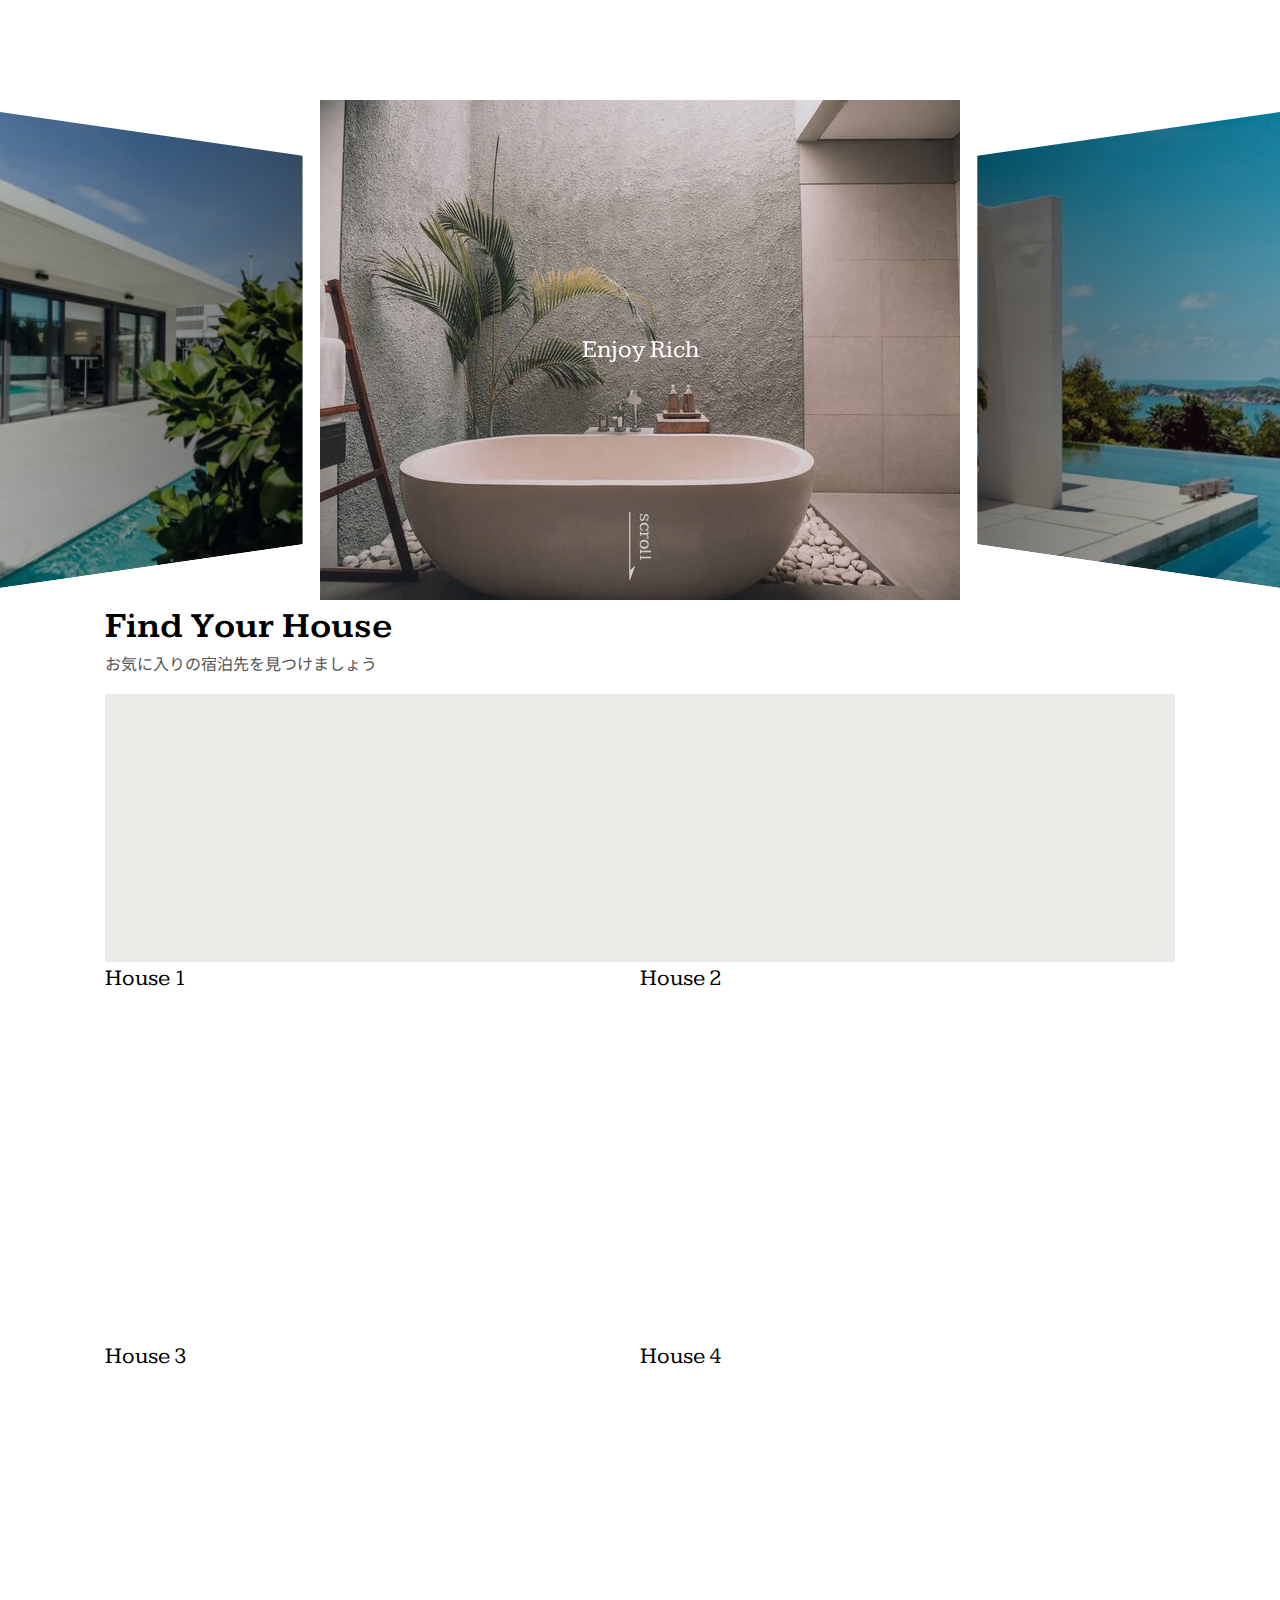
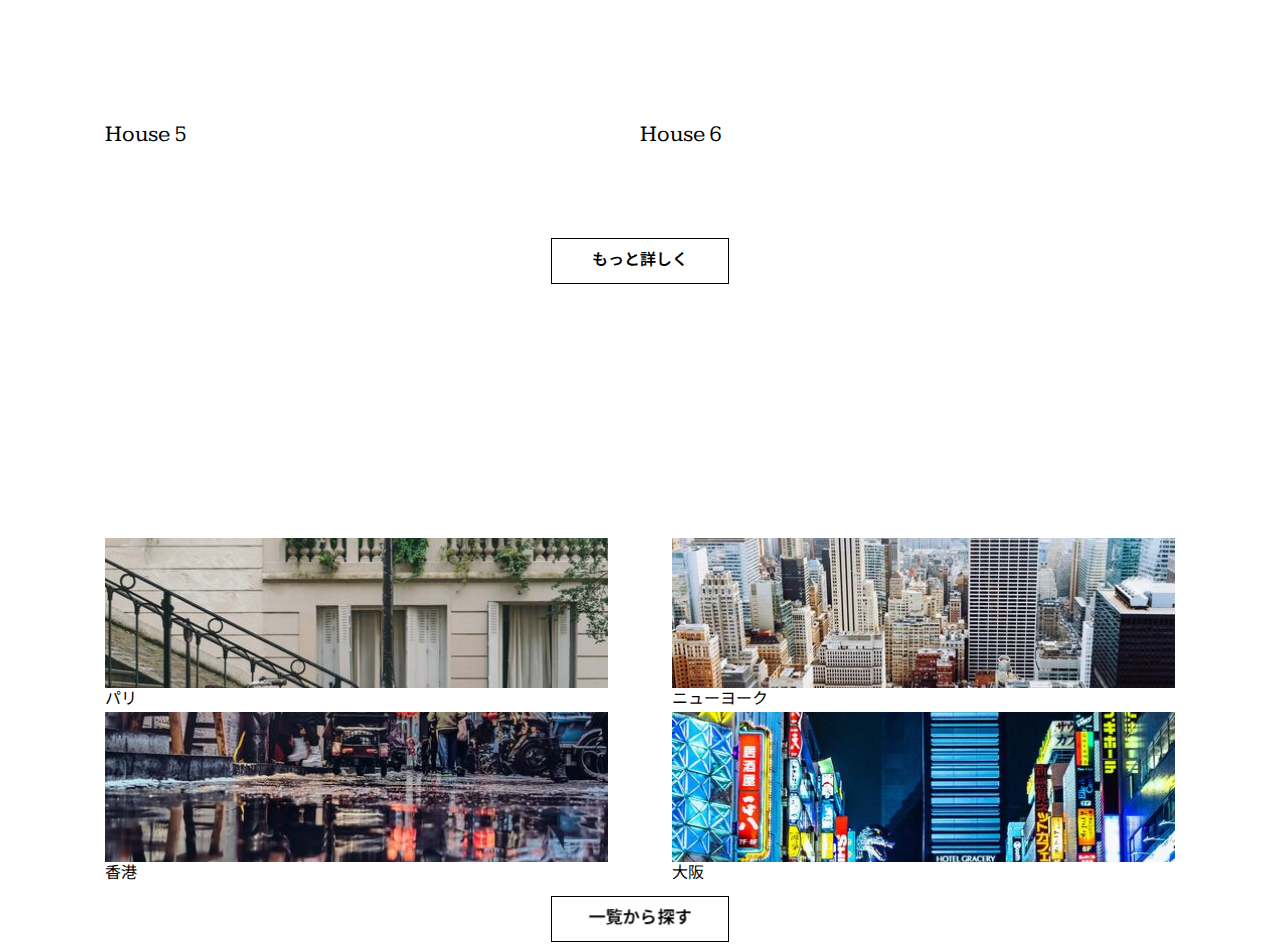
==== 98_サンプルサイト_練習用/index.html @ 6dae3c98 "Second commit" ====
<!DOCTYPE html>
<html lang="en">
  <head>
    <meta charset="UTF-8" />
    <meta name="viewport" content="width=device-width, initial-scale=1.0" />
    <meta http-equiv="X-UA-Compatible" content="ie=edge" />
    <title>Document</title>
    <link rel="preconnect" href="https://fonts.googleapis.com" />
    <link rel="preconnect" href="https://fonts.gstatic.com" crossorigin />
    <link
      href="https://fonts.googleapis.com/css2?family=Kameron:wght@400;700&family=Noto+Sans+JP:wght@500&display=swap"
      rel="stylesheet"
    />
    <link rel="stylesheet" href="styles/vendors/css-reset.css" />
    <link rel="stylesheet" href="styles/vendors/swiper-bundle.min.css" />
    <link rel="stylesheet" href="styles/style.css" />
  </head>
  <body>
    <div id="global-container">
      <div id="container">
        <div id="content">
          <div class="hero">
            <div class="swiper">
              <div class="swiper-wrapper">
                <div class="swiper-slide">
                  <div class="hero__title">Enjoy Rich</div>
                  <img src="images/image-1.jpg" alt="" />
                </div>
                <div class="swiper-slide">
                  <div class="hero__title">Fantastic</div>
                  <img src="images/image-2.jpg" alt="" />
                </div>
                <div class="swiper-slide">
                  <div class="hero__title">Experience</div>
                  <img src="images/image-3.jpg" alt="" />
                </div>
              </div>
              <div class="hero__footer">
                <img class="hero__downarrow" src="images/arrow.svg">
                <span class="hero__scrolltext">scroll</span>
              </div>
            </div>
          </div>
          <div id="main-content">
            <main>
                <section class="houses">
                    <div>
                        <h2 class="main-title tween-animate-title">Find Your House</h2>
                        <p class="sub-title tween-animate-title">お気に入りの宿泊先を見つけましょう</p>
                    </div>
                    <div class="houses_inner">
                      <div class="houses_item">
                        <div class="cover-slide hover-darken">
                          <div class="bg-img-zoom img-bg50" style="background-image: url(images/villa-1.jpg);"></div>
                        </div>
                        <p class="houses_title">House 1</p>
                      </div>
                      <div class="houses_item">
                        <div class="cover-slide hover-darken">
                          <div class="bg-img-zoom img-bg50" style="background-image: url(images/villa-2.jpg);"></div>
                        </div>
                        <p class="houses_title">House 2</p>
                      </div>
                      <div class="houses_item">
                        <div class="cover-slide hover-darken">
                          <div class="bg-img-zoom img-bg50" style="background-image: url(images/villa-3.jpg);"></div>
                        </div>
                        <p class="houses_title">House 3</p>
                      </div>
                      <div class="houses_item">
                        <div class="cover-slide hover-darken">
                          <div class="bg-img-zoom img-bg50" style="background-image: url(images/villa-4.jpg);"></div>
                        </div>
                        <p class="houses_title">House 4</p>
                      </div>
                      <div class="houses_item">
                        <div class="cover-slide hover-darken">
                          <div class="bg-img-zoom img-bg50" style="background-image: url(images/villa-5.jpg);"></div>
                        </div>
                        <p class="houses_title">House 5</p>
                      </div>
                      <div class="houses_item">
                        <div class="cover-slide hover-darken">
                          <div class="bg-img-zoom img-bg50" style="background-image: url(images/villa-6.jpg);"></div>
                        </div>
                        <p class="houses_title">House 6</p>
                      </div>
                      <div class="houses_btn">
                        <button class="btn slide-bg">もっと詳しく</button>
                      </div>
                    </div>
                </section>
                <section class="popular">
                  <div class="popular_header">
                    <h2 class="main-title tween-animate-title">Popular Place</h2>
                    <p class="sub-title tween-animate-title">人気の観光地で宿泊先を見つけましょう</p>
                  </div>
                  <div class="popular_inner">
                    <div class="popular_container">
                      <div class="popular_item">
                        <div class="popular_img">
                          <img src="images/image-p1.jpg" alt="">
                        </div>
                        <p class="popular_title">
                          パリ
                        </p>
                      </div>
                      <div class="popular_item">
                        <div class="popular_img">
                          <img src="images/image-p2.jpg" alt="">
                        </div>
                        <p class="popular_title">
                          ニューヨーク
                        </p>
                      </div>
                      <div class="popular_item">
                        <div class="popular_img">
                          <img src="images/image-p3.jpg" alt="">
                        </div>
                        <p class="popular_title">
                          香港
                        </p>
                      </div>
                      <div class="popular_item">
                        <div class="popular_img">
                          <img src="images/image-p4.jpg" alt="">
                        </div>
                        <p class="popular_title">
                          大阪
                        </p>
                      </div>
                      <div class="popular_btn">
                        <button class="btn cover-3d">
                          <span>一覧から探す</span>
                        </button>
                      </div>
                    </div>
                  </div>
                </section>
            </main>
          </div>
        </div>
      </div>
    </div>
    <script src="scripts/vendors/gsap.min.js"></script>

    <script src="scripts/vendors/swiper-bundle.min.js"></script>
    <script src="scripts/libs/hero-slider.js"></script>

    <script src="scripts/vendors/scroll-polyfill.js"></script>
    <script src="scripts/libs/scroll.js"></script>

    <script src="scripts/libs/text-animation.js"></script>
    <script src="scripts/main.js"></script>
  </body>
</html>
---- 98_サンプルサイト_練習用/styles/style.css ----
.appear.up .item {
  transform: translateY(6px);
}

.appear.down .item {
  transform: translateY(-6px);
}

.appear.left .item {
  transform: translateX(40px);
}

.appear.right .item {
  transform: translateX(-40px);
}

.appear .item {
  transition: all 0.8s;
  opacity: 0;
}
.appear.inview .item {
  opacity: 1;
  transform: none;
}
.appear.inview .item:nth-child(1) {
  transition-delay: 0.1s;
}
.appear.inview .item:nth-child(2) {
  transition-delay: 0.2s;
}
.appear.inview .item:nth-child(3) {
  transition-delay: 0.3s;
}
.appear.inview .item:nth-child(4) {
  transition-delay: 0.4s;
}
.appear.inview .item:nth-child(5) {
  transition-delay: 0.5s;
}
.appear.inview .item:nth-child(6) {
  transition-delay: 0.6s;
}
.appear.inview .item:nth-child(7) {
  transition-delay: 0.7s;
}
.appear.inview .item:nth-child(8) {
  transition-delay: 0.8s;
}
.appear.inview .item:nth-child(9) {
  transition-delay: 0.9s;
}
.appear.inview .item:nth-child(10) {
  transition-delay: 1s;
}

.btn {
  position: relative;
  display: inline-block;
  background-color: white;
  border: 1px solid black;
  font-weight: 600;
  padding: 10px 40px;
  margin: 10px auto;
  cursor: pointer;
  transition: all 0.3s;
  color: black;
  text-decoration: none !important;
}
.btn.float:hover {
  background-color: black;
  color: white;
  box-shadow: 5px 5px 10px 0 rgba(0, 0, 0, 0.5);
}
.btn.filled {
  background-color: black;
  color: white;
  box-shadow: 5px 5px 10px 0 rgba(0, 0, 0, 0.5);
}
.btn.filled:hover {
  background-color: white;
  color: black;
  box-shadow: none;
}
.btn.letter-spacing:hover {
  background-color: black;
  letter-spacing: 3px;
  color: white;
}
.btn.shadow {
  box-shadow: none;
}
.btn.shadow:hover {
  transform: translate(-2.5px, -2.5px);
  box-shadow: 5px 5px 0 0 black;
}
.btn.solid {
  box-shadow: 2px 2px 0 0 black;
  border-radius: 7px;
}
.btn.solid:hover {
  transform: translate(2px, 2px);
  box-shadow: none;
}
.btn.slide-bg {
  position: relative;
  overflow: hidden;
  z-index: 1;
}
.btn.slide-bg::before {
  content: "";
  display: inline-block;
  width: 100%;
  height: 100%;
  background-color: black;
  position: absolute;
  top: 0;
  left: 0;
  transform: translateX(-100%);
  transition: transform 0.3s;
  z-index: -1;
}
.btn.slide-bg:hover {
  color: white;
}
.btn.slide-bg:hover::before {
  transform: none;
}
.btn.cover-3d {
  position: relative;
  z-index: 1;
  transform-style: preserve-3d;
  perspective: 300px;
}
.btn.cover-3d span {
  display: inline-block;
  transform: translateZ(20px);
}
.btn.cover-3d::before {
  content: "";
  display: inline-block;
  width: 100%;
  height: 100%;
  background-color: black;
  position: absolute;
  top: 0;
  left: 0;
  transform: rotateX(90deg);
  transition: all 0.3s;
  transform-origin: top center;
  opacity: 0;
}
.btn.cover-3d:hover {
  color: white;
}
.btn.cover-3d:hover::before {
  transform: none;
  opacity: 1;
}

.btn-cubic {
  position: relative;
  display: inline-block;
  transform-style: preserve-3d;
  perspective: 300px;
  width: 150px;
  height: 50px;
  margin: 0 auto;
  cursor: pointer;
  font-weight: 600;
}
.btn-cubic span {
  position: absolute;
  top: 0;
  left: 0;
  width: 100%;
  height: 100%;
  border: 1px solid black;
  box-sizing: border-box;
  line-height: 48px;
  text-align: center;
  transition: all 0.3s;
  transform-origin: center center -25px;
  color: black;
}
.btn-cubic .hovering {
  background-color: black;
  color: white;
  transform: rotateX(90deg);
}
.btn-cubic .default {
  background-color: white;
  color: black;
  transform: rotateX(0);
}
.btn-cubic:hover .hovering {
  transform: rotateX(0);
}
.btn-cubic:hover .default {
  transform: rotateX(-90deg);
}

.swiper {
  overflow: visible !important;
}

.swiper-slide {
  height: 500px;
  overflow: hidden;
}
.swiper-slide > img {
  width: 100%;
  height: 100%;
  max-width: 100%;
  -o-object-fit: cover;
     object-fit: cover;
  transform: scale(1.3);
  transition: transform 1.9s ease;
}
.swiper-slide::after {
  content: "";
  position: absolute;
  top: 0;
  left: 0;
  width: 100%;
  height: 100%;
  background-color: rgba(0, 61, 125, 0.1);
}
.swiper-slide-active > img {
  transform: none;
}
.swiper-slide-active .hero__title {
  opacity: 1;
  transform: translate(-50%, -50%);
}

.hero {
  overflow: hidden;
  padding-top: 100px;
}
.hero__title {
  position: absolute;
  top: 50%;
  left: 50%;
  transform: translate(-50%, calc(-50% + 20px));
  color: white;
  font-size: 25px;
  z-index: 2;
  opacity: 0;
  transition: opacity 0.3s ease 1s, transform 0.3s ease 1s;
}
.hero__footer {
  position: absolute;
  left: 50%;
  bottom: 20px;
  transform: translateX(-50%);
  z-index: 2;
  height: 68px;
  width: 22px;
  overflow: hidden;
}
.hero__downarrow {
  position: absolute;
  left: 0;
  bottom: 0;
  width: 6px;
  animation-name: kf-arrow-anime;
  animation-duration: 2s;
  animation-timing-function: linear;
  animation-delay: 0s;
  animation-iteration-count: infinite;
  animation-direction: normal;
  animation-fill-mode: forwards;
}
.hero__scrolltext {
  position: absolute;
  transform: rotate(90deg);
  color: rgba(255, 255, 255, 0.7);
  left: -8px;
  top: 11px;
  font-size: 1.2em;
}

@keyframes kf-arrow-anime {
  0%, 50%, 100% {
    transform: translateY(-10%);
  }
  30% {
    transform: none;
  }
}
.animate-title,
.tween-animate-title {
  opacity: 0;
}
.animate-title.inview,
.tween-animate-title.inview {
  opacity: 1;
}
.animate-title.inview .char,
.tween-animate-title.inview .char {
  display: inline-block;
}
.animate-title .char,
.tween-animate-title .char {
  opacity: 0;
}

.animate-title.inview .char {
  animation-name: kf-animate-chars;
  animation-duration: 0.5s;
  animation-timing-function: cubic-bezier(0.39, 1.57, 0.58, 1);
  animation-delay: 0s;
  animation-iteration-count: 1;
  animation-direction: normal;
  animation-fill-mode: both;
}
.animate-title.inview .char:nth-child(1) {
  animation-delay: 0.04s;
}
.animate-title.inview .char:nth-child(2) {
  animation-delay: 0.08s;
}
.animate-title.inview .char:nth-child(3) {
  animation-delay: 0.12s;
}
.animate-title.inview .char:nth-child(4) {
  animation-delay: 0.16s;
}
.animate-title.inview .char:nth-child(5) {
  animation-delay: 0.2s;
}
.animate-title.inview .char:nth-child(6) {
  animation-delay: 0.24s;
}
.animate-title.inview .char:nth-child(7) {
  animation-delay: 0.28s;
}
.animate-title.inview .char:nth-child(8) {
  animation-delay: 0.32s;
}
.animate-title.inview .char:nth-child(9) {
  animation-delay: 0.36s;
}
.animate-title.inview .char:nth-child(10) {
  animation-delay: 0.4s;
}
.animate-title.inview .char:nth-child(11) {
  animation-delay: 0.44s;
}
.animate-title.inview .char:nth-child(12) {
  animation-delay: 0.48s;
}
.animate-title.inview .char:nth-child(13) {
  animation-delay: 0.52s;
}
.animate-title.inview .char:nth-child(14) {
  animation-delay: 0.56s;
}
.animate-title.inview .char:nth-child(15) {
  animation-delay: 0.6s;
}
.animate-title.inview .char:nth-child(16) {
  animation-delay: 0.64s;
}
.animate-title.inview .char:nth-child(17) {
  animation-delay: 0.68s;
}
.animate-title.inview .char:nth-child(18) {
  animation-delay: 0.72s;
}
.animate-title.inview .char:nth-child(19) {
  animation-delay: 0.76s;
}
.animate-title.inview .char:nth-child(20) {
  animation-delay: 0.8s;
}
.animate-title.inview .char:nth-child(21) {
  animation-delay: 0.84s;
}
.animate-title.inview .char:nth-child(22) {
  animation-delay: 0.88s;
}
.animate-title.inview .char:nth-child(23) {
  animation-delay: 0.92s;
}
.animate-title.inview .char:nth-child(24) {
  animation-delay: 0.96s;
}
.animate-title.inview .char:nth-child(25) {
  animation-delay: 1s;
}
.animate-title.inview .char:nth-child(26) {
  animation-delay: 1.04s;
}
.animate-title.inview .char:nth-child(27) {
  animation-delay: 1.08s;
}
.animate-title.inview .char:nth-child(28) {
  animation-delay: 1.12s;
}
.animate-title.inview .char:nth-child(29) {
  animation-delay: 1.16s;
}
.animate-title.inview .char:nth-child(30) {
  animation-delay: 1.2s;
}

@keyframes kf-animate-chars {
  0% {
    opacity: 0;
    transform: translateY(-50%);
  }
  100% {
    opacity: 1;
    transform: translateY(0);
  }
}
.cover-slide {
  position: relative;
  overflow: hidden;
}
.cover-slide::after {
  content: "";
  position: absolute;
  z-index: 2;
  top: 0;
  left: 0;
  right: 0;
  bottom: 0;
  background-color: #eaebe6;
  opacity: 0;
}
.cover-slide.inview::after {
  opacity: 1;
  animation-name: kf-cover-slide;
  animation-duration: 1.6s;
  animation-timing-function: ease-in-out;
  animation-delay: 0s;
  animation-iteration-count: 1;
  animation-direction: normal;
  animation-fill-mode: both;
}

@keyframes kf-cover-slide {
  0% {
    transform-origin: left;
    transform: scaleX(0);
  }
  50% {
    transform-origin: left;
    transform: scaleX(1);
  }
  50.1% {
    transform-origin: right;
    transform: scaleX(1);
  }
  100% {
    transform-origin: right;
    transform: scaleX(0);
  }
}
.img-zoom, .bg-img-zoom {
  opacity: 0;
}
.inview .img-zoom, .inview .bg-img-zoom {
  opacity: 1;
  transition: transform 0.3s ease;
  animation-name: kf-img-show;
  animation-duration: 1.6s;
  animation-timing-function: ease-in-out;
  animation-delay: 0s;
  animation-iteration-count: 1;
  animation-direction: normal;
  animation-fill-mode: none;
}
.inview .img-zoom:hover, .inview .bg-img-zoom:hover {
  transform: scale(1.05);
}

@keyframes kf-img-show {
  0% {
    opacity: 0;
  }
  50% {
    opacity: 0;
  }
  50.1% {
    opacity: 1;
    transform: scale(1.5);
  }
  100% {
    opacity: 1;
  }
}
.hover-darken::before {
  content: "";
  position: absolute;
  top: 0;
  left: 0;
  width: 100%;
  height: 100%;
  z-index: 1;
  transition: background-color 0.3s ease;
  pointer-events: none;
  animation-name: kf-img-show;
  animation-duration: 1.6s;
  animation-timing-function: ease-in-out;
  animation-delay: 0s;
  animation-iteration-count: 1;
  animation-direction: normal;
  animation-fill-mode: none;
}
.hover-darken:hover::before {
  background-color: rgba(0, 0, 0, 0.4);
}

.bg-img-zoom {
  background-image: url(images/image-1.jpg);
  background-repeat: no-repeat;
  background-position: center;
  background-size: cover;
  width: 100%;
}

.img-bg50 {
  position: relative;
}
.img-bg50::before {
  display: block;
  content: "";
  padding-top: 50%;
}

.mobile-menu {
  position: fixed;
  right: 0;
  top: 60px;
  width: 300px;
}
.mobile-menu .logo {
  padding: 0 40px;
  font-size: 38px;
}
.mobile-menu__btn {
  background-color: unset;
  border: none;
  outline: none !important;
  cursor: pointer;
}
.mobile-menu__btn > span {
  background-color: black;
  width: 35px;
  height: 2px;
  display: block;
  margin-bottom: 9px;
  transition: transform 0.7s;
}
.mobile-menu__btn > span:last-child {
  margin-bottom: 0;
}
.mobile-menu__cover {
  position: absolute;
  top: 0;
  left: 0;
  width: 100%;
  height: 100%;
  background-color: rgba(0, 0, 0, 0.3);
  opacity: 0;
  visibility: hidden;
  transition: opacity 1s;
  cursor: pointer;
  z-index: 200;
}
.mobile-menu__main {
  padding: 0;
  perspective: 2000px;
  transform-style: preserve-3d;
}
.mobile-menu__item {
  list-style: none;
  display: block;
  transform: translate3d(0, 0, -1000px);
  padding: 0 40px;
  transition: transform 0.3s, opacity 0.2s;
  opacity: 0;
}
.mobile-menu__link {
  display: block;
  margin-top: 30px;
  color: black;
  text-decoration: none !important;
}

.menu-open #container {
  transform: translate(-300px, 60px);
  box-shadow: 0 8px 40px -10px rgba(0, 0, 0, 0.8);
}
.menu-open .mobile-menu__cover {
  opacity: 1;
  visibility: visible;
}
.menu-open .mobile-menu__item {
  transform: none;
  opacity: 1;
}
.menu-open .mobile-menu__item:nth-child(1) {
  transition-delay: 0.07s;
}
.menu-open .mobile-menu__item:nth-child(2) {
  transition-delay: 0.14s;
}
.menu-open .mobile-menu__item:nth-child(3) {
  transition-delay: 0.21s;
}
.menu-open .mobile-menu__item:nth-child(4) {
  transition-delay: 0.28s;
}
.menu-open .mobile-menu__item:nth-child(5) {
  transition-delay: 0.35s;
}
.menu-open .mobile-menu__btn > span {
  background-color: black;
}
.menu-open .mobile-menu__btn > span:nth-child(1) {
  transition-delay: 70ms;
  transform: translateY(11px) rotate(135deg);
}
.menu-open .mobile-menu__btn > span:nth-child(2) {
  transition-delay: 0s;
  transform: translateX(-18px) scaleX(0);
}
.menu-open .mobile-menu__btn > span:nth-child(3) {
  transition-delay: 140ms;
  transform: translateY(-11px) rotate(-135deg);
}

body {
  font-family: "Kameron", "Noto Sans JP", sans-serif;
}

img {
  max-width: 100%;
  vertical-align: bottom;
}

.mb-sm, .houses_title, .sub-title {
  margin-bottom: 16px !important;
}

.mb-lg, .houses {
  margin-bottom: 80px !important;
}
@media screen and (min-width: 960px) {
  .mb-lg, .houses {
    margin-bottom: 150px !important;
  }
}

.pb-sm {
  padding-bottom: 16px !important;
}

.pb-lg {
  padding-bottom: 80px !important;
}
@media screen and (min-width: 960px) {
  .pb-lg {
    padding-bottom: 150px !important;
  }
}

.content-width, .houses, .popular_header, .popular_container {
  width: 90%;
  margin: 0 auto;
  max-width: 1070px;
}

.flex, .houses_inner, .popular_container {
  display: flex;
  flex-direction: column;
}
@media screen and (min-width: 600px) {
  .flex, .houses_inner, .popular_container {
    flex-direction: row;
    flex-wrap: wrap;
  }
}

.purple {
  color: #904669;
}

#main-content {
  position: relative;
  z-index: 0;
}

.font-sm, .sub-title {
  font-size: 14px;
}
@media screen and (min-width: 960px) {
  .font-sm, .sub-title {
    font-size: 16px;
  }
}

.font-md {
  font-size: 17px;
}
@media screen and (min-width: 960px) {
  .font-md {
    font-size: 19px;
  }
}

.font-lr, .houses_title {
  font-size: 17px;
}
@media screen and (min-width: 960px) {
  .font-lr, .houses_title {
    font-size: 23px;
  }
}

.font-lg, .main-title {
  font-size: 25px;
}
@media screen and (min-width: 960px) {
  .font-lg, .main-title {
    font-size: 36px;
  }
}

.main-title {
  font-weight: 600;
  margin-bottom: 0;
  display: block;
}

.sub-title {
  color: #535353;
}

@media screen and (min-width: 600px) {
  .houses_item {
    flex-basis: 50%;
  }
}
@media screen and (min-width: 960px) {
  .houses_item {
    margin-bottom: 60px;
  }
}
.houses_btn {
  text-align: center;
  flex-basis: 100%;
}

.popular_container {
  justify-content: space-between;
}
@media screen and (min-width: 600px) {
  .popular_item {
    flex-basis: 47%;
  }
}
.popular_img {
  height: 150px;
}
.popular_img > img {
  width: 100%;
  height: 100%;
  -o-object-fit: cover;
     object-fit: cover;
}
.popular_btn {
  text-align: center;
  flex-basis: 100%;
}/*# sourceMappingURL=style.css.map */
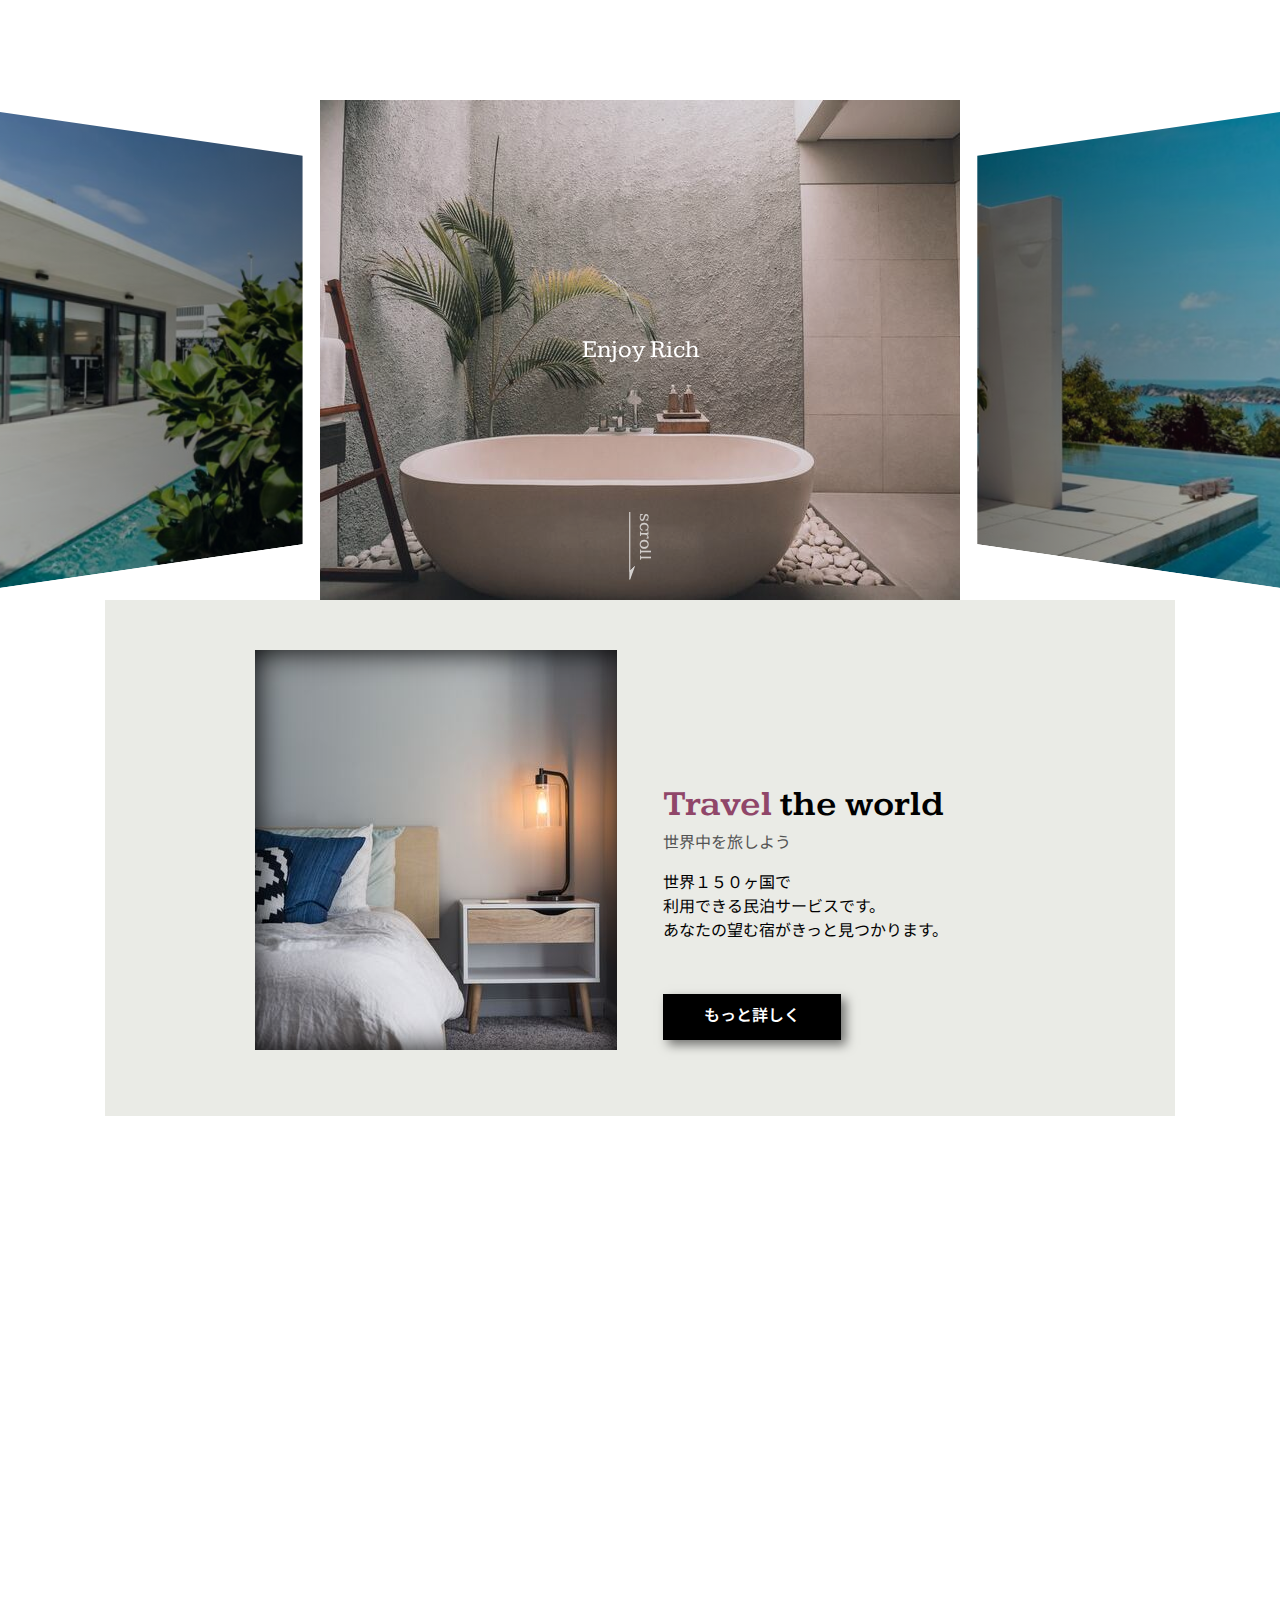
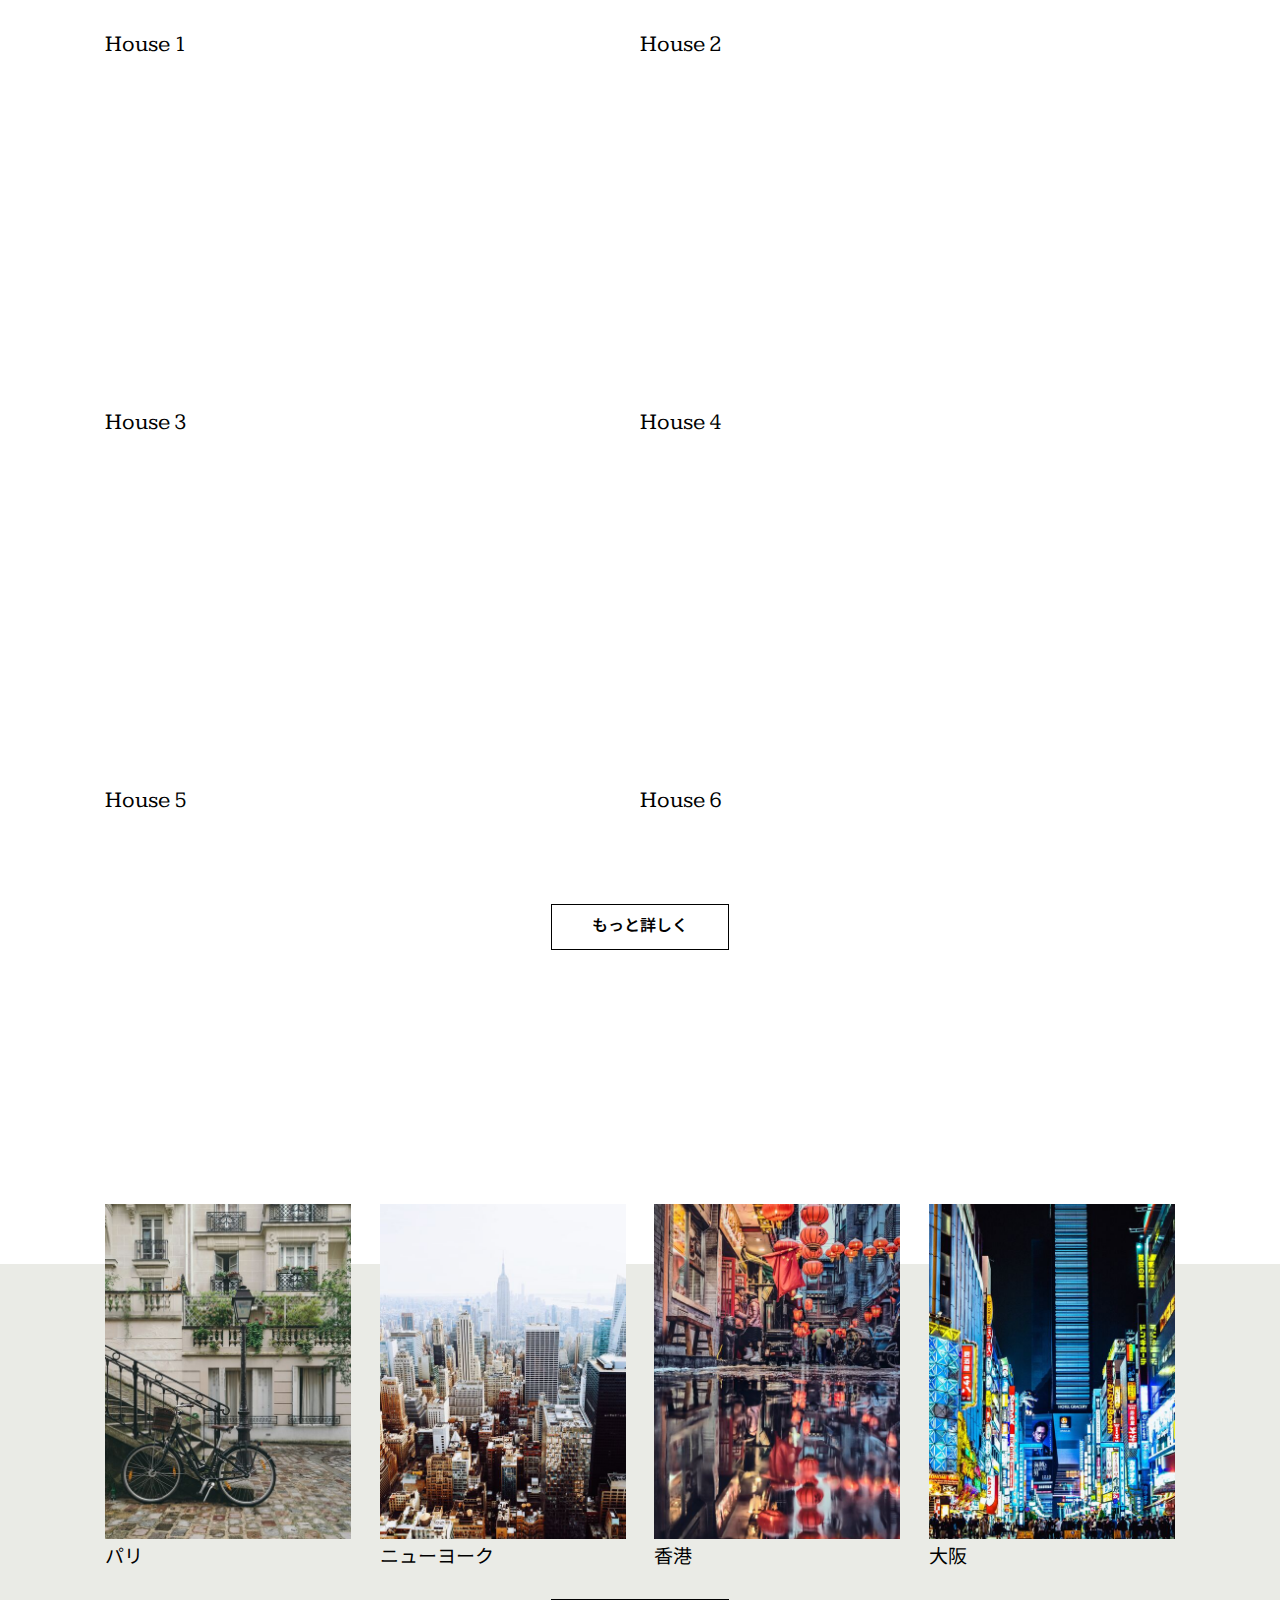
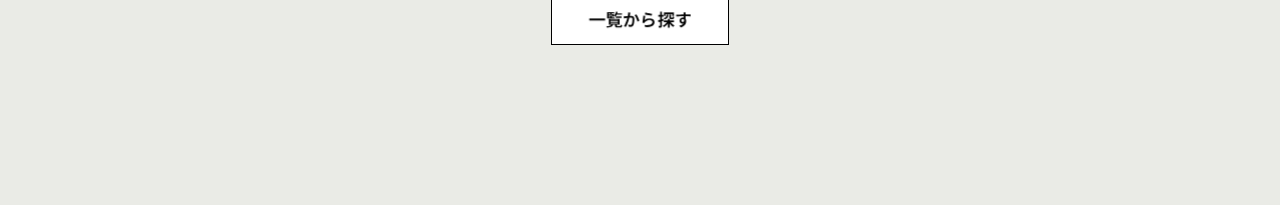
==== commit bf5ce347: "Travelセクション完成" ====
--- a/98_サンプルサイト_練習用/index.html
+++ b/98_サンプルサイト_練習用/index.html
@@ -43,6 +43,31 @@
           </div>
           <div id="main-content">
             <main>
+              <section class="travel">
+                <div class="travel_inner">
+                  <div class="travel_img">
+                    <img class="img-zoom" src="images/image-travel.jpg">
+                  </div>
+                  <div class="travel_texts inview">
+                    <div class="travel_texts-inner">
+                      <div class="travel_title main-title">
+                        <span class="purple">Travel</span>
+                        <span>the world</span>
+                      </div>
+                      <div class="travel_sub sub-title">
+                        世界中を旅しよう
+                      </div>
+                      <div class="travel_description">
+                        <p>
+                          世界１５０ヶ国で<br>利用できる民泊サービスです。<br>あなたの望む宿がきっと見つかります。</p>
+                      </div>
+                      <div class="travel_btn">
+                        <button class="btn filled">もっと詳しく</button>
+                      </div>
+                    </div>
+                  </div>
+                </div>
+              </section>
                 <section class="houses">
                     <div>
                         <h2 class="main-title tween-animate-title">Find Your House</h2>
--- a/98_サンプルサイト_練習用/styles/style.css
+++ b/98_サンプルサイト_練習用/styles/style.css
@@ -643,20 +643,20 @@
   vertical-align: bottom;
 }
 
-.mb-sm, .houses_title, .sub-title {
+.mb-sm, .travel_img, .houses_title, .popular_title, .sub-title {
   margin-bottom: 16px !important;
 }
 
-.mb-lg, .houses {
+.mb-lg, .travel, .houses, .popular_btn {
   margin-bottom: 80px !important;
 }
 @media screen and (min-width: 960px) {
-  .mb-lg, .houses {
+  .mb-lg, .travel, .houses, .popular_btn {
     margin-bottom: 150px !important;
   }
 }
 
-.pb-sm {
+.pb-sm, .travel_texts {
   padding-bottom: 16px !important;
 }
 
@@ -669,18 +669,18 @@
   }
 }
 
-.content-width, .houses, .popular_header, .popular_container {
+.content-width, .travel, .houses, .popular_header, .popular_container {
   width: 90%;
   margin: 0 auto;
   max-width: 1070px;
 }
 
-.flex, .houses_inner, .popular_container {
+.flex, .travel_inner, .houses_inner, .popular_container {
   display: flex;
   flex-direction: column;
 }
 @media screen and (min-width: 600px) {
-  .flex, .houses_inner, .popular_container {
+  .flex, .travel_inner, .houses_inner, .popular_container {
     flex-direction: row;
     flex-wrap: wrap;
   }
@@ -704,11 +704,11 @@
   }
 }
 
-.font-md {
+.font-md, .popular_title {
   font-size: 17px;
 }
 @media screen and (min-width: 960px) {
-  .font-md {
+  .font-md, .popular_title {
     font-size: 19px;
   }
 }
@@ -741,6 +741,96 @@
   color: #535353;
 }
 
+.travel_inner {
+  position: relative;
+  z-index: 0;
+  justify-content: space-between;
+  background: #eaebe6;
+  padding: 15px;
+}
+@media screen and (min-width: 600px) {
+  .travel_inner {
+    padding: 50px;
+  }
+}
+@media screen and (min-width: 1280px) {
+  .travel_inner {
+    padding: 50px 150px;
+  }
+}
+.travel_img {
+  height: 300px;
+  box-shadow: inset 0 0 30px black;
+}
+@media screen and (min-width: 600px) {
+  .travel_img {
+    flex-basis: 47%;
+  }
+}
+@media screen and (min-width: 960px) {
+  .travel_img {
+    height: 400px;
+  }
+}
+.travel_img > img {
+  position: relative;
+  z-index: -1;
+  opacity: 1;
+  -o-object-fit: cover;
+     object-fit: cover;
+  width: 100%;
+  height: 100%;
+}
+@media screen and (min-width: 600px) {
+  .travel_texts {
+    display: flex;
+    align-items: flex-end;
+    flex-basis: 47%;
+  }
+}
+.travel_texts.inview .travel_title::before {
+  animation-name: scaleX;
+  animation-duration: 0.3s;
+  animation-timing-function: ease;
+  animation-delay: 1.5s;
+  animation-iteration-count: 1;
+  animation-direction: normal;
+  animation-fill-mode: forwards;
+}
+.travel_title {
+  position: relative;
+}
+.travel_title::before {
+  display: none;
+  position: absolute;
+  content: "";
+  height: 1px;
+  width: 100px;
+  top: 50%;
+  left: -120px;
+  background-color: black;
+  transform: scaleX(0);
+  transform-origin: right;
+}
+@media screen and (min-width: 960px) {
+  .travel_title::before {
+    display: block;
+  }
+}
+@media screen and (min-width: 960px) {
+  .travel_description {
+    margin-bottom: 40px;
+  }
+}
+
+@keyframes scaleX {
+  0% {
+    transform: scaleX(0);
+  }
+  100% {
+    transform: scaleX(1);
+  }
+}
 @media screen and (min-width: 600px) {
   .houses_item {
     flex-basis: 50%;
@@ -756,7 +846,21 @@
   flex-basis: 100%;
 }
 
+.popular_inner {
+  position: relative;
+}
+.popular_inner::before {
+  content: "";
+  position: absolute;
+  bottom: 0;
+  left: 0;
+  height: 90%;
+  width: 100%;
+  background: #eaebe6;
+}
 .popular_container {
+  position: relative;
+  z-index: 2;
   justify-content: space-between;
 }
 @media screen and (min-width: 600px) {
@@ -764,8 +868,24 @@
     flex-basis: 47%;
   }
 }
+@media screen and (min-width: 960px) {
+  .popular_item {
+    flex-basis: 25%;
+  }
+}
+@media screen and (min-width: 1280px) {
+  .popular_item {
+    flex-basis: 23%;
+  }
+}
 .popular_img {
   height: 150px;
+  margin-bottom: 5px;
+}
+@media screen and (min-width: 960px) {
+  .popular_img {
+    height: 335px;
+  }
 }
 .popular_img > img {
   width: 100%;
